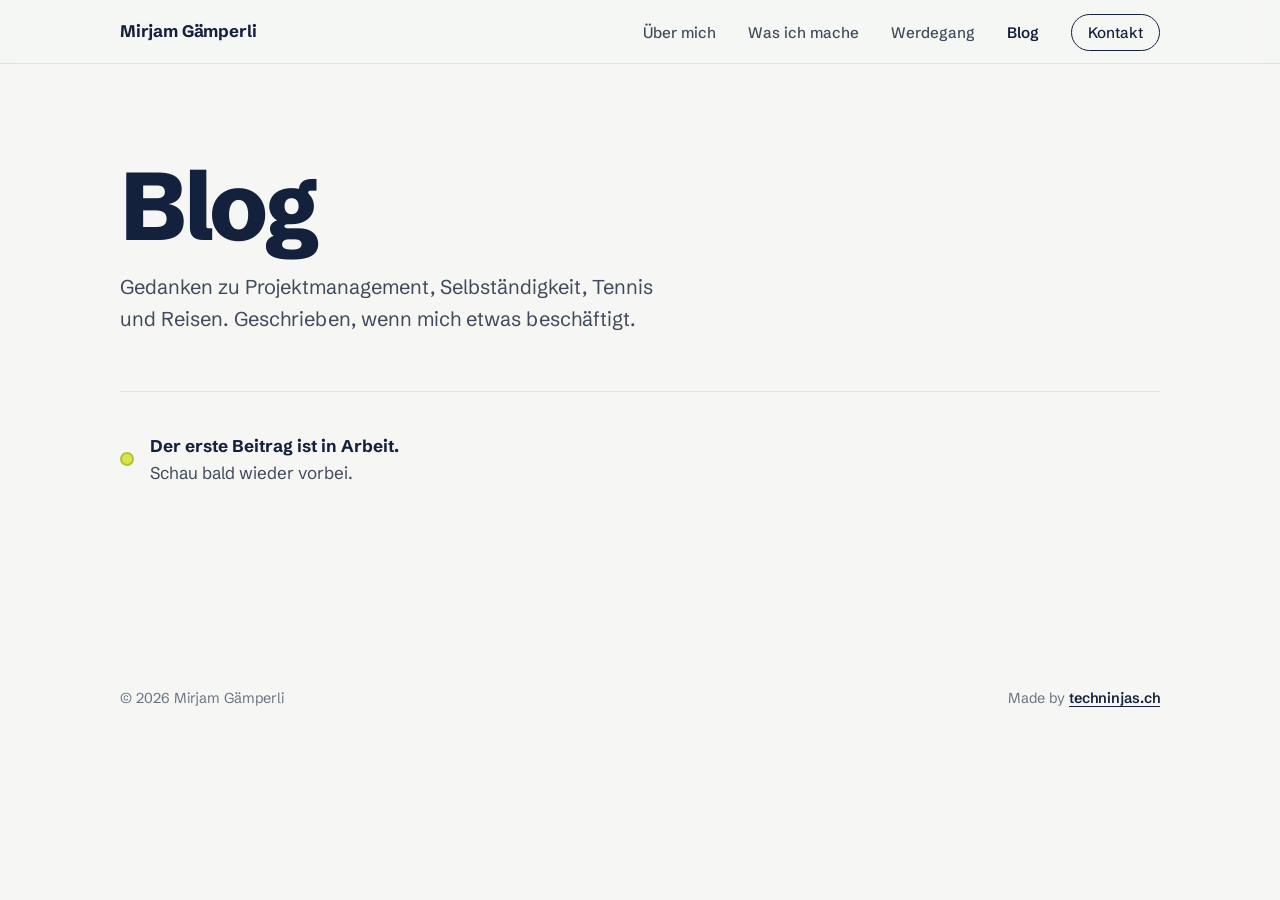
==== blog/index.html @ 19824a61 "Blog: Übersichtsseite, Beitragsvorlage und Navigation Co-Authored-By: Claude Opus 5.5 <noreply@anthr" ====
<!DOCTYPE html>
<html lang="de">
<head>
  <meta charset="UTF-8" />
  <meta name="viewport" content="width=device-width, initial-scale=1.0" />
  <title>Blog · Mirjam Gämperli</title>
  <meta name="description" content="Gedanken von Mirjam Gämperli zu Projektmanagement, Selbständigkeit, Tennis und Reisen." />
  <link rel="icon" href="/favicon.ico" sizes="any" />
  <link rel="icon" href="/favicon.svg" type="image/svg+xml" />
  <link rel="icon" href="/icon-192.png" type="image/png" sizes="192x192" />
  <link rel="apple-touch-icon" href="/apple-touch-icon.png" />
  <meta name="theme-color" content="#14213d" />
  <link rel="preconnect" href="https://fonts.googleapis.com" />
  <link rel="preconnect" href="https://fonts.gstatic.com" crossorigin />
  <link rel="stylesheet" href="https://fonts.googleapis.com/css2?family=Schibsted+Grotesk:wght@400;500;600;700;800&display=swap" />
  <link rel="stylesheet" href="/style.css" />
</head>
<body class="page-blog">

  <a class="skip" href="#inhalt">Zum Inhalt springen</a>

  <header class="nav" id="nav">
    <div class="nav-inner">
      <a class="nav-logo" href="/">Mirjam Gämperli</a>
      <nav aria-label="Hauptnavigation">
        <ul class="nav-links" id="navLinks">
          <li><a href="/#about">Über mich</a></li>
          <li><a href="/#what-i-do">Was ich mache</a></li>
          <li><a href="/#education">Werdegang</a></li>
          <li><a href="/blog/" aria-current="page">Blog</a></li>
          <li><a href="/#contact" class="nav-cta">Kontakt</a></li>
        </ul>
      </nav>
      <button class="nav-toggle" id="navToggle" aria-label="Menü öffnen" aria-expanded="false" aria-controls="navLinks">
        <span></span><span></span>
      </button>
    </div>
  </header>

  <main id="inhalt">
    <section class="blog-head">
      <div class="container">
        <h1 class="blog-title">Blog</h1>
        <p class="blog-intro">Gedanken zu Projektmanagement, Selbständigkeit, Tennis und Reisen. Geschrieben, wenn mich etwas beschäftigt.</p>
      </div>
    </section>

    <section class="blog-list-wrap">
      <div class="container">
        <!-- Neue Beiträge zuoberst einfügen. Vorlage für einen Eintrag:
        <article class="post-card">
          <a href="/blog/dateiname.html">
            <time datetime="2026-11-01">1. November 2026</time>
            <h2>Titel des Beitrags</h2>
            <p>Ein bis zwei Sätze, worum es geht.</p>
            <span class="post-more">Weiterlesen</span>
          </a>
        </article>
        -->
        <div class="post-list">
          <div class="blog-empty">
            <span class="ball" aria-hidden="true"></span>
            <p><strong>Der erste Beitrag ist in Arbeit.</strong><br />Schau bald wieder vorbei.</p>
          </div>
        </div>
      </div>
    </section>
  </main>

  <footer class="footer">
    <div class="container footer-inner">
      <span>© 2026 Mirjam Gämperli</span>
      <span>Made by <a href="https://techninjas.ch" target="_blank" rel="noopener noreferrer">techninjas.ch</a></span>
    </div>
  </footer>

  <script src="/script.js"></script>
</body>
</html>
---- style.css ----
/* ── Tokens ── */
:root {
  --paper:  #f6f7f4;   /* leicht kühles Off-White */
  --white:  #ffffff;
  --ink:    #14213d;   /* Marineblau, aus dem bisherigen Blau weiterentwickelt */
  --text:   #3f4a5c;
  --muted:  #6b7484;
  --line:   #e1e4dd;
  --ball:   #d9e54a;   /* Tennisball-Gelb, sparsam eingesetzt */
  --ball-ink: #4d5410;

  --font: 'Schibsted Grotesk', system-ui, -apple-system, sans-serif;

  --wrap: 1120px;
  --gutter: clamp(1rem, 5vw, 2.5rem);
  --section: clamp(4.5rem, 10vw, 8rem);
  --r-lg: 28px;
  --r-sm: 10px;
}

*, *::before, *::after { box-sizing: border-box; margin: 0; padding: 0; }

html { scroll-behavior: smooth; scroll-padding-top: 5rem; }

body {
  font-family: var(--font);
  background: var(--paper);
  color: var(--text);
  font-size: 1.0625rem;
  line-height: 1.6;
  -webkit-font-smoothing: antialiased;
  overflow-x: hidden;
}

img { max-width: 100%; display: block; }
a { color: inherit; }
ul { list-style: none; }

:focus-visible { outline: 2px solid var(--ink); outline-offset: 3px; border-radius: 4px; }

.skip {
  position: absolute; left: 1rem; top: -3rem;
  background: var(--ink); color: var(--white);
  padding: .5rem 1rem; border-radius: var(--r-sm);
  z-index: 200; text-decoration: none;
}
.skip:focus { top: 1rem; }

.container { max-width: var(--wrap); margin: 0 auto; padding: 0 var(--gutter); }

/* ── Buttons ── */
.btn {
  display: inline-flex; align-items: center; justify-content: center;
  padding: .85rem 1.5rem;
  border-radius: 999px;
  font: 600 .95rem/1 var(--font);
  text-decoration: none;
  transition: background-color .2s, color .2s, border-color .2s;
}
.btn-primary { background: var(--ink); color: var(--white); }
.btn-primary:hover { background: #24345a; }
.btn-ghost { border: 1.5px solid var(--line); color: var(--ink); background: var(--white); }
.btn-ghost:hover { border-color: var(--ink); }

/* ── Navigation ── */
.nav {
  position: fixed; inset: 0 0 auto 0; z-index: 100;
  transition: background-color .25s, box-shadow .25s;
}
.nav.scrolled {
  background: rgba(246, 247, 244, .9);
  backdrop-filter: blur(12px);
  -webkit-backdrop-filter: blur(12px);
  box-shadow: 0 1px 0 var(--line);
}
.nav-inner {
  max-width: var(--wrap); margin: 0 auto;
  padding: 1.1rem var(--gutter);
  display: flex; align-items: center; justify-content: space-between;
}
.nav-logo {
  font-weight: 700; font-size: 1.05rem; color: var(--ink);
  text-decoration: none; letter-spacing: -.01em;
}
.nav-links { display: flex; align-items: center; gap: 2rem; }
.nav-links a {
  font-size: .95rem; font-weight: 500; color: var(--text);
  text-decoration: none; transition: color .2s;
}
.nav-links a:hover { color: var(--ink); }
.nav-links .nav-cta {
  color: var(--ink); padding: .5rem 1rem;
  border: 1.5px solid var(--ink); border-radius: 999px;
}
.nav-links .nav-cta:hover { background: var(--ink); color: var(--white); }

.nav-toggle {
  display: none; background: none; border: 0; cursor: pointer;
  width: 40px; height: 40px; position: relative;
}
.nav-toggle span {
  position: absolute; left: 9px; right: 9px; height: 2px;
  background: var(--ink); border-radius: 2px; transition: transform .25s;
}
.nav-toggle span:first-child { top: 15px; }
.nav-toggle span:last-child  { top: 23px; }
.nav-toggle[aria-expanded="true"] span:first-child { transform: translateY(4px) rotate(45deg); }
.nav-toggle[aria-expanded="true"] span:last-child  { transform: translateY(-4px) rotate(-45deg); }

/* ── Hero ── */
.hero { padding: clamp(7.5rem, 14vw, 10rem) 0 var(--section); }
.hero-grid {
  display: grid;
  grid-template-columns: minmax(0, 1fr) minmax(0, 400px);
  gap: clamp(2.5rem, 6vw, 5rem);
  align-items: center;
}
.hero-hello { font-size: 1.1rem; font-weight: 500; color: var(--muted); margin-bottom: .75rem; }
.hero-name {
  font-size: clamp(3.4rem, 9vw, 7rem);
  font-weight: 800;
  line-height: .95;
  letter-spacing: -.045em;
  color: var(--ink);
}
.hero-tagline {
  max-width: 34ch;
  margin-top: 1.75rem;
  font-size: clamp(1.1rem, 1.6vw, 1.25rem);
  line-height: 1.55;
}
.hero-actions { display: flex; flex-wrap: wrap; gap: .75rem; margin-top: 2.25rem; }

.hero-photo-wrap { position: relative; }
.hero-photo {
  width: 100%; height: auto; aspect-ratio: 4 / 5; object-fit: cover; object-position: 50% 30%;
  border-radius: var(--r-lg);
  background: var(--line);
}
.hero-badge {
  position: absolute; left: 50%; bottom: 1rem; transform: translateX(-50%);
  width: max-content; max-width: calc(100% - 2rem);
  display: inline-flex; align-items: center; gap: .55rem;
  background: rgba(255, 255, 255, .94); color: var(--ink);
  backdrop-filter: blur(8px); -webkit-backdrop-filter: blur(8px);
  font-size: .82rem; font-weight: 600; line-height: 1.3;
  padding: .6rem .95rem .6rem .75rem;
  border-radius: 16px;
  box-shadow: 0 10px 30px -12px rgba(20, 33, 61, .35);
}
.ball {
  width: 14px; height: 14px; border-radius: 50%;
  background: var(--ball);
  box-shadow: inset 0 0 0 2px rgba(77, 84, 16, .25);
  flex: none;
}

/* Einmaliger Auftritt beim Laden */
@media (prefers-reduced-motion: no-preference) {
  .hero-content > *, .hero-photo-wrap { animation: rise .8s cubic-bezier(.2, .7, .2, 1) both; }
  .hero-name    { animation-delay: .05s !important; }
  .hero-tagline { animation-delay: .12s !important; }
  .hero-actions { animation-delay: .18s !important; }
  .hero-photo-wrap { animation-delay: .1s; }
  @keyframes rise { from { opacity: 0; transform: translateY(16px); } to { opacity: 1; transform: none; } }
}

/* ── Sections ── */
.section { padding: var(--section) 0; }
.section-title {
  font-size: clamp(2rem, 4.2vw, 3rem);
  font-weight: 700;
  line-height: 1.08;
  letter-spacing: -.03em;
  color: var(--ink);
  margin-bottom: clamp(2rem, 5vw, 3.5rem);
  max-width: 18ch;
}

/* ── About ── */
.about { background: var(--white); }
.about-grid {
  display: grid;
  grid-template-columns: 1fr 1fr;
  column-gap: clamp(2.5rem, 7vw, 6rem);
}
.about-grid .section-title { grid-column: 1 / -1; }
.about-text p { max-width: 58ch; }
.about-text p + p { margin-top: 1rem; }
.lead { font-size: 1.2rem; color: var(--ink); }

.facts {
  grid-column: 1 / -1;
  display: grid; grid-template-columns: repeat(3, 1fr); gap: 1rem;
  margin-top: clamp(3rem, 6vw, 4.5rem);
}
.fact {
  position: relative; overflow: hidden;
  padding: 1.5rem 1.5rem 1.6rem;
  border-radius: 24px;
  min-height: 13rem;
  display: flex; flex-direction: column;
}
.fact dt { display: flex; flex-direction: column; }
.fact-pre { font-size: .9rem; font-weight: 600; opacity: .8; }
.fact-num {
  font-size: clamp(3.5rem, 7vw, 5.5rem);
  font-weight: 800; line-height: 1; letter-spacing: -.055em;
  margin-top: .4rem;
}
.fact dd { margin-top: 1.25rem; font-size: .95rem; line-height: 1.4; max-width: 26ch; }
.fact--ink   { background: var(--ink); color: var(--white); }
.fact--ink dd { color: rgba(255,255,255,.72); }
.fact--ball  { background: var(--ball); color: #2c300a; }
.fact--paper { background: var(--paper); color: var(--ink); border: 1px solid var(--line); }
.fact--paper dd { color: var(--muted); }
/* Tennisball-Naht als dezentes Detail */
.fact--ball::after {
  content: ''; position: absolute; right: -70px; top: -70px;
  width: 170px; height: 170px; border-radius: 50%;
  border: 3px solid rgba(255,255,255,.75);
}
.fact--ball::before {
  content: ''; position: absolute; left: -110px; bottom: -130px;
  width: 170px; height: 170px; border-radius: 50%;
  border: 3px solid rgba(255,255,255,.75);
}
.fact > * { position: relative; z-index: 1; }

.quote {
  align-self: start;
  border-left: 3px solid var(--ball);
  padding: .25rem 0 .25rem clamp(1.25rem, 3vw, 2rem);
}
.quote p {
  font-size: clamp(1.5rem, 2.8vw, 2.1rem);
  font-weight: 600;
  line-height: 1.25;
  letter-spacing: -.02em;
  color: var(--ink);
}

/* ── Was ich mache ── */
.world {
  display: grid;
  grid-template-columns: repeat(3, 1fr);
  border-top: 1px solid var(--line);
}
.world-item {
  padding: 2rem clamp(1rem, 2.5vw, 2rem) 2.25rem 0;
  border-bottom: 1px solid var(--line);
}
.world-item:not(:nth-child(3n + 1)) {
  padding-left: clamp(1rem, 2.5vw, 2rem);
  border-left: 1px solid var(--line);
}
.world-item {
  display: grid; grid-template-columns: auto 1fr;
  column-gap: .85rem; align-content: start; align-items: center;
}
.world-item > p, .world-item > .tags { grid-column: 1 / -1; }
.world-item > p { margin-top: 1rem; }
.world-icon {
  display: inline-grid; place-items: center;
  width: 52px; height: 52px;
  border-radius: 16px;
  background: var(--ink); color: var(--ball);
  transition: background-color .2s, color .2s;
}
.world-icon .icon { width: 30px; height: 30px; stroke-width: 2; }
.world-item:hover .world-icon { background: var(--ball); color: var(--ink); }
.timeline-content > p a { color: var(--ink); font-weight: 600; text-underline-offset: 3px; }
.world-item h3 {
  font-size: 1.25rem; font-weight: 700; letter-spacing: -.015em;
  color: var(--ink); line-height: 1.25;
}
.world-item p { font-size: .98rem; }
.tags { display: flex; flex-wrap: wrap; gap: .4rem; margin-top: 1.1rem; }
.tags li {
  font-size: .8rem; font-weight: 500; color: var(--ink);
  background: var(--white); border: 1px solid var(--line);
  padding: .25rem .65rem; border-radius: 999px;
}

/* ── Werdegang ── */
.education { background: var(--white); }
.werdegang-grid {
  display: grid; grid-template-columns: 1fr 1fr;
  gap: clamp(2.5rem, 6vw, 5rem);
}
.werdegang-col-title {
  font-size: 1.1rem; font-weight: 700; color: var(--ink);
  padding-bottom: 1rem; margin-bottom: 1.75rem;
  border-bottom: 1px solid var(--line);
}
.timeline { position: relative; }
.timeline::before {
  content: ''; position: absolute;
  left: 6.25rem; top: .5rem; bottom: .5rem;
  width: 1px; background: var(--line);
}
.timeline-item {
  position: relative;
  display: grid; grid-template-columns: 6.25rem 1fr;
  padding-bottom: 2rem;
}
.timeline-item:last-child { padding-bottom: 0; }
.timeline-item::before {
  content: ''; position: absolute;
  left: calc(6.25rem - 4px); top: .45rem;
  width: 9px; height: 9px; border-radius: 50%;
  background: var(--white); border: 2px solid var(--ink);
}
.timeline-item:has(.timeline-badge--current)::before {
  background: var(--ball); border-color: var(--ball-ink);
  width: 13px; height: 13px; left: calc(6.25rem - 6px); top: .3rem;
}
.timeline-year {
  font-size: .85rem; font-weight: 600; color: var(--muted);
  padding-right: 1rem; line-height: 1.5; padding-top: .05rem;
}
.timeline-content { padding-left: 1.5rem; }
.timeline-content h3 {
  font-size: 1.08rem; font-weight: 700; color: var(--ink);
  line-height: 1.3; letter-spacing: -.01em;
}
.timeline-content > p { font-size: .95rem; color: var(--muted); margin-top: .15rem; }
.timeline-badge {
  display: inline-block; margin-top: .6rem; margin-right: .5rem;
  font-size: .75rem; font-weight: 600; color: var(--text);
  background: var(--paper); border: 1px solid var(--line);
  padding: .15rem .6rem; border-radius: 999px;
}
.timeline-badge--current { background: var(--ball); border-color: var(--ball); color: var(--ball-ink); }
.cert-link {
  font-size: .85rem; font-weight: 600; color: var(--ink);
  text-underline-offset: 3px;
}
.cert-link:hover { text-decoration-thickness: 2px; }

.timeline-details { margin-top: .6rem; }
.timeline-details summary {
  cursor: pointer; font-size: .85rem; font-weight: 600; color: var(--ink);
  list-style: none; display: inline-flex; align-items: center; gap: .35rem;
}
.timeline-details summary::-webkit-details-marker { display: none; }
.timeline-details summary::before {
  content: '+'; display: inline-grid; place-items: center;
  width: 18px; height: 18px; border-radius: 50%;
  border: 1.5px solid currentColor; font-size: .8rem; line-height: 1;
  transition: transform .2s;
}
.timeline-details[open] summary::before { content: '–'; }
.timeline-details p { font-size: .95rem; margin-top: .5rem; max-width: 52ch; }

/* ── Kontakt ── */
.contact { text-align: left; }
.contact-inner { border-top: 1px solid var(--line); padding-top: var(--section); }
.contact-text { max-width: 46ch; font-size: 1.15rem; margin-top: -1.5rem; }
.contact-mail {
  display: inline-block; margin-top: 2rem;
  font-size: clamp(1.5rem, 4.5vw, 3.25rem);
  font-weight: 700; letter-spacing: -.035em; color: var(--ink);
  text-decoration: none;
  background-image: linear-gradient(var(--ball), var(--ball));
  background-size: 100% .18em; background-position: 0 92%; background-repeat: no-repeat;
  transition: background-size .25s;
  overflow-wrap: anywhere;
}
.contact-mail:hover { background-size: 100% .5em; }
section.contact { padding-top: 0; }

/* ── Footer ── */
.footer { padding: 2rem 0 2.5rem; font-size: .9rem; color: var(--muted); }
.footer-inner { display: flex; justify-content: space-between; gap: 1rem; flex-wrap: wrap; }
.footer a { color: var(--ink); font-weight: 600; text-underline-offset: 3px; }

/* ── Blog ── */
.page-blog .nav { background: rgba(246, 247, 244, .9); backdrop-filter: blur(12px); -webkit-backdrop-filter: blur(12px); box-shadow: 0 1px 0 var(--line); }
.nav-links a[aria-current="page"] { color: var(--ink); font-weight: 600; }

.blog-head { padding: clamp(8rem, 14vw, 10rem) 0 clamp(2.5rem, 5vw, 3.5rem); }
.blog-title {
  font-size: clamp(3.2rem, 8vw, 6rem); font-weight: 800;
  line-height: .95; letter-spacing: -.045em; color: var(--ink);
}
.blog-intro { max-width: 46ch; margin-top: 1.25rem; font-size: clamp(1.1rem, 1.6vw, 1.25rem); }

.blog-list-wrap { padding-bottom: var(--section); }
.post-list { border-top: 1px solid var(--line); }
.post-card a {
  display: grid; grid-template-columns: 11rem 1fr; column-gap: 2rem;
  padding: 2rem 0; border-bottom: 1px solid var(--line);
  text-decoration: none; color: inherit;
}
.post-card time { font-size: .9rem; font-weight: 600; color: var(--muted); padding-top: .3rem; grid-row: span 3; }
.post-card h2 {
  font-size: clamp(1.4rem, 2.6vw, 1.9rem); font-weight: 700;
  letter-spacing: -.025em; line-height: 1.15; color: var(--ink);
}
.post-card p { margin-top: .5rem; max-width: 60ch; }
.post-more {
  margin-top: .9rem; justify-self: start;
  font-size: .9rem; font-weight: 600; color: var(--ink);
  background-image: linear-gradient(var(--ball), var(--ball));
  background-size: 100% .35em; background-position: 0 90%; background-repeat: no-repeat;
  transition: background-size .2s;
}
.post-card a:hover .post-more { background-size: 100% .9em; }
.post-card a:hover h2 { text-decoration: underline; text-decoration-thickness: 2px; text-underline-offset: 4px; }

.blog-empty {
  display: flex; align-items: center; gap: 1rem;
  padding: 2.5rem 0; color: var(--text);
}
.blog-empty strong { color: var(--ink); }

/* Einzelner Beitrag */
.post { padding: clamp(7.5rem, 12vw, 9rem) 0 var(--section); }
.post-container { max-width: 760px; }
.post-back {
  display: inline-flex; align-items: center; gap: .4rem;
  font-size: .9rem; font-weight: 600; color: var(--muted); text-decoration: none;
}
.post-back::before { content: '‹'; font-size: 1.2rem; line-height: 1; }
.post-back:hover { color: var(--ink); }
.post-header { margin: 2rem 0 2.5rem; padding-bottom: 2rem; border-bottom: 1px solid var(--line); }
.post-header time { font-size: .9rem; font-weight: 600; color: var(--muted); }
.post-header h1 {
  margin-top: .5rem;
  font-size: clamp(2.3rem, 5.5vw, 3.6rem); font-weight: 800;
  line-height: 1.05; letter-spacing: -.04em; color: var(--ink);
}
.post-lead { margin-top: 1.25rem; font-size: clamp(1.15rem, 2vw, 1.3rem); color: var(--ink); line-height: 1.5; }

.post-body { font-size: 1.125rem; line-height: 1.75; }
.post-body > * + * { margin-top: 1.25rem; }
.post-body h2 {
  margin-top: 2.75rem; font-size: 1.6rem; font-weight: 700;
  letter-spacing: -.02em; line-height: 1.2; color: var(--ink);
}
.post-body h3 { margin-top: 2rem; font-size: 1.25rem; font-weight: 700; color: var(--ink); }
.post-body a { color: var(--ink); font-weight: 600; text-underline-offset: 3px; }
.post-body strong { color: var(--ink); }
.post-body ul, .post-body ol { padding-left: 1.4rem; }
.post-body ul { list-style: disc; }
.post-body ol { list-style: decimal; }
.post-body li + li { margin-top: .4rem; }
.post-body li::marker { color: var(--muted); }
.post-body blockquote {
  margin: 2rem 0; padding-left: 1.5rem; border-left: 3px solid var(--ball);
  font-size: 1.35rem; font-weight: 600; line-height: 1.4; color: var(--ink);
}
.post-body img { border-radius: 18px; margin: 2rem 0; }

.post-footer {
  margin-top: 3.5rem; padding-top: 2rem; border-top: 1px solid var(--line);
  display: flex; flex-wrap: wrap; align-items: center; justify-content: space-between; gap: 1rem;
}
.post-footer a:not(.btn) { color: var(--ink); font-weight: 600; text-underline-offset: 3px; }

/* ── Responsive ── */
@media (max-width: 900px) {
  .hero-grid { grid-template-columns: 1fr; }
  .hero-photo-wrap { order: -1; max-width: 420px; }
  .hero-photo { aspect-ratio: 1 / 1; }
  .about-grid { grid-template-columns: 1fr; row-gap: 3rem; }
  .facts { margin-top: 0; }
  .world { grid-template-columns: 1fr 1fr; }
  .world-item:not(:nth-child(3n + 1)) { padding-left: 0; border-left: 0; }
  .world-item:nth-child(2n) { padding-left: clamp(1rem, 2.5vw, 2rem); border-left: 1px solid var(--line); }
  .werdegang-grid { grid-template-columns: 1fr; }
}

@media (max-width: 720px) {
  .nav-toggle { display: block; }
  .nav-links {
    display: none;
    position: absolute; top: 100%; left: var(--gutter); right: var(--gutter);
    flex-direction: column; align-items: stretch; gap: 0;
    background: var(--white); border: 1px solid var(--line); border-radius: 16px;
    padding: .5rem; box-shadow: 0 16px 40px -20px rgba(20, 33, 61, .3);
  }
  .nav-links.open { display: flex; }
  .nav-links a { display: block; padding: .8rem 1rem; }
  .nav-links .nav-cta { border: 0; }
  .nav.menu-open { background: var(--paper); }
}

@media (max-width: 560px) {
  .post-card a { grid-template-columns: 1fr; }
  .post-card time { grid-row: auto; padding: 0 0 .4rem; }
  .hero { padding-top: 6rem; }
  .hero-photo-wrap { max-width: none; }
  .world { grid-template-columns: 1fr; }
  .world-item, .world-item:nth-child(2n) { padding-left: 0; border-left: 0; }
  .facts { grid-template-columns: 1fr; }
  .fact { min-height: 0; }
  .timeline::before { left: 4.5rem; }
  .timeline-item { grid-template-columns: 4.5rem 1fr; }
  .timeline-item::before { left: calc(4.5rem - 4px); }
  .timeline-item:has(.timeline-badge--current)::before { left: calc(4.5rem - 6px); }
  .timeline-content { padding-left: 1.1rem; }
  .timeline-year { font-size: .8rem; }
}

@media (prefers-reduced-motion: reduce) {
  html { scroll-behavior: auto; }
  * { transition: none !important; }
}
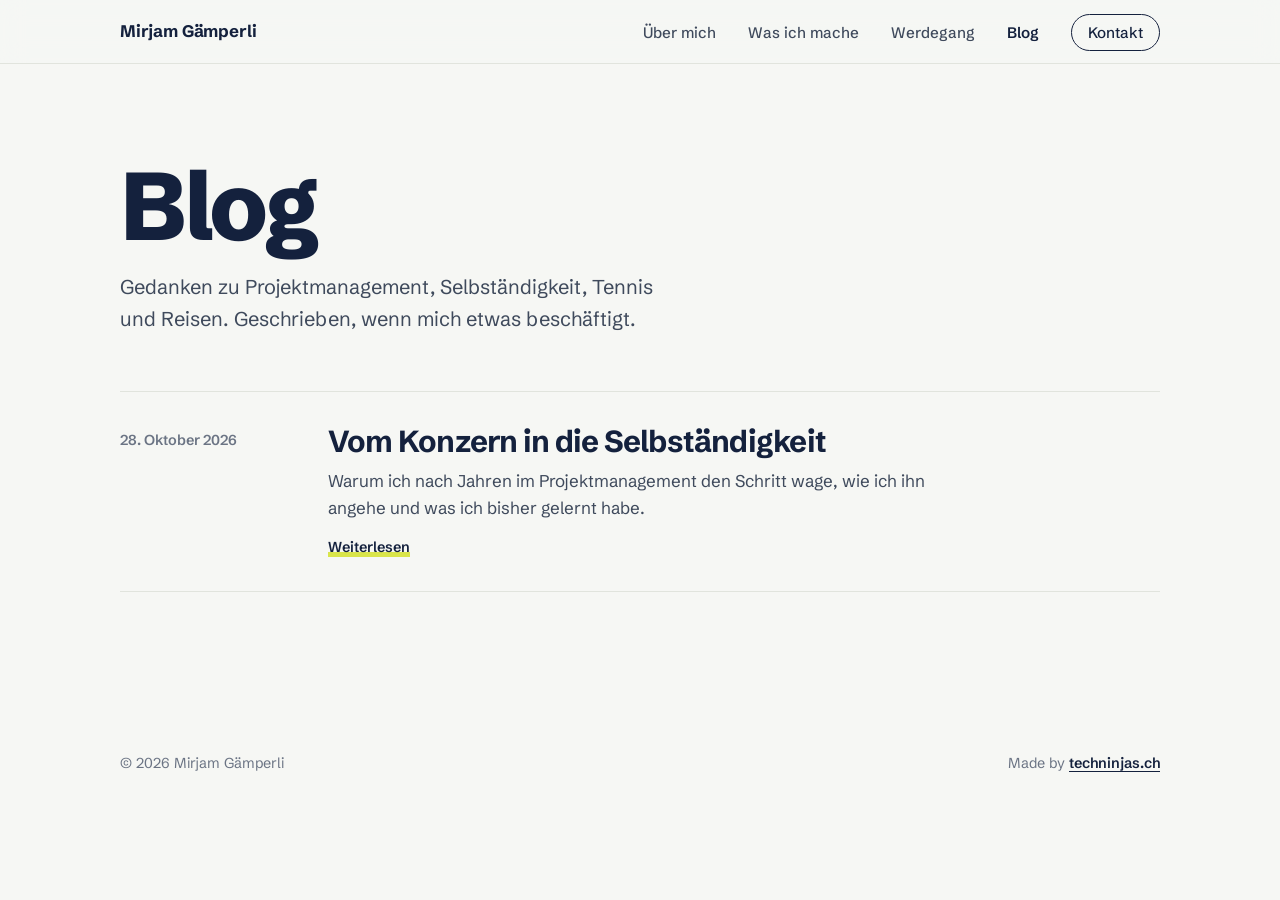
==== commit ef6164aa: "Blog: erster Beitrag «Vom Konzern in die Selbständigkeit» (Entwurf) Co-Authored-By: Claude Opus 5.5 " ====
--- a/blog/index.html
+++ b/blog/index.html
@@ -58,10 +58,14 @@
         </article>
         -->
         <div class="post-list">
-          <div class="blog-empty">
-            <span class="ball" aria-hidden="true"></span>
-            <p><strong>Der erste Beitrag ist in Arbeit.</strong><br />Schau bald wieder vorbei.</p>
-          </div>
+          <article class="post-card">
+            <a href="/blog/schritt-in-die-selbstaendigkeit.html">
+              <time datetime="2026-10-28">28. Oktober 2026</time>
+              <h2>Vom Konzern in die Selbständigkeit</h2>
+              <p>Warum ich nach Jahren im Projektmanagement den Schritt wage, wie ich ihn angehe und was ich bisher gelernt habe.</p>
+              <span class="post-more">Weiterlesen</span>
+            </a>
+          </article>
         </div>
       </div>
     </section>
